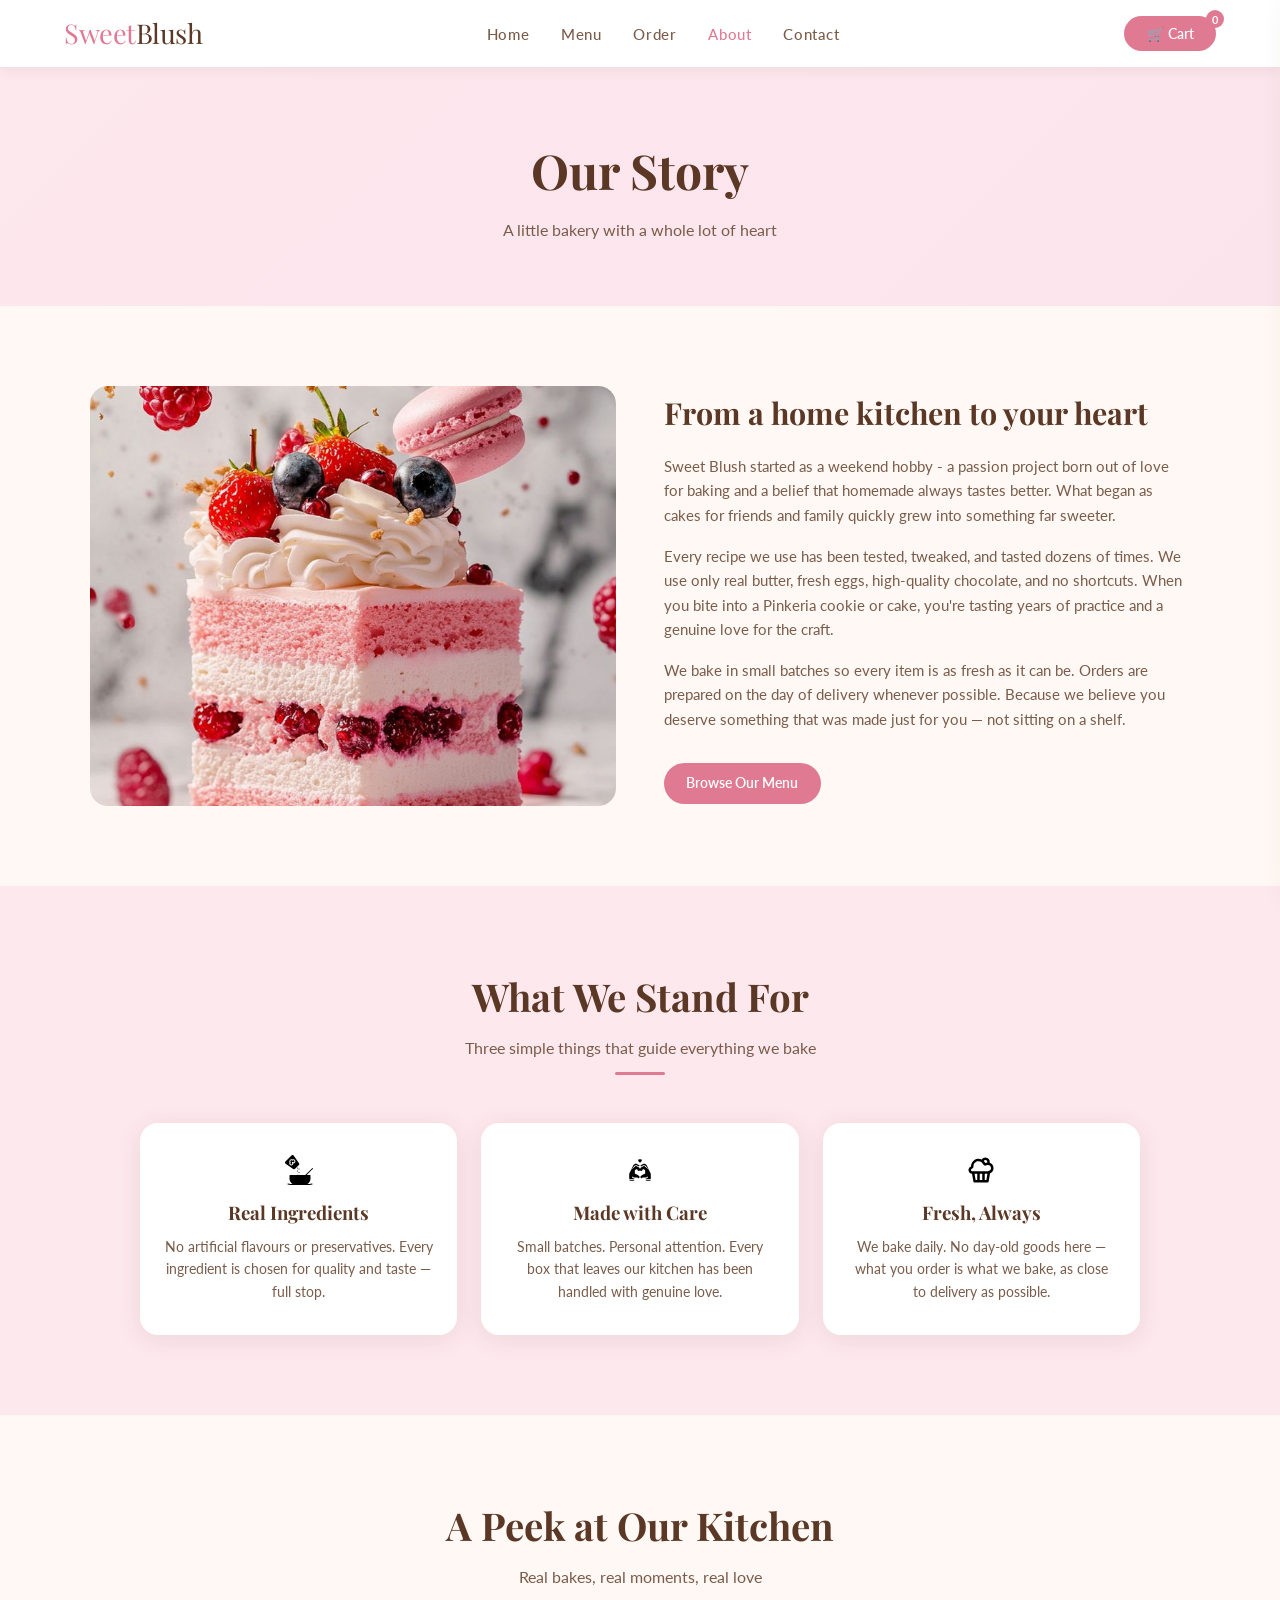
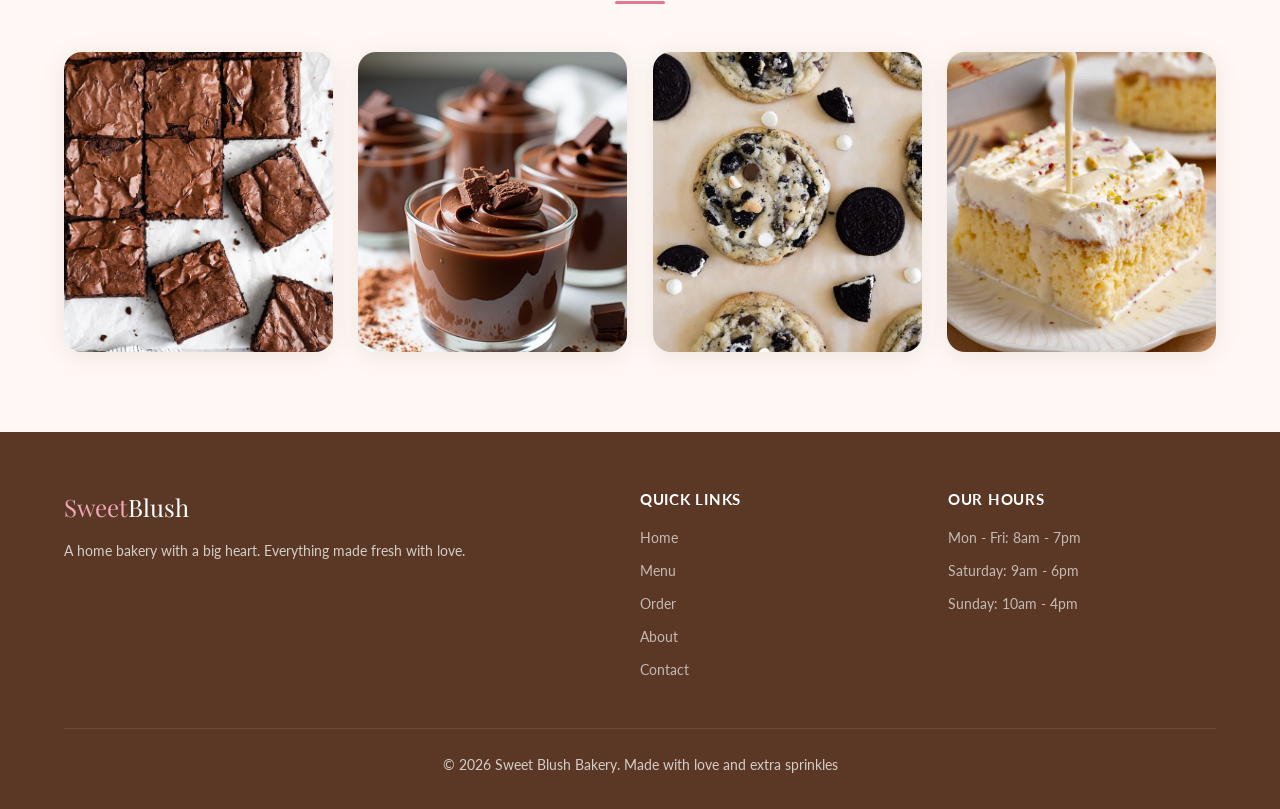
==== pages/about.html @ 2e7a37d2 "uploaded all the files for the project" ====
<!DOCTYPE html>
<html lang="en">
<head>
  <meta charset="UTF-8">
  <meta name="viewport" content="width=device-width, initial-scale=1.0">
  <title>About - Sweet Blush</title>
  <link rel="preconnect" href="https://fonts.googleapis.com">
  <link href="https://fonts.googleapis.com/css2?family=Playfair+Display:ital,wght@0,400;0,700;1,400&family=Lato:wght@300;400;600;700&display=swap" rel="stylesheet">
  <link rel="stylesheet" href="../css/style.css">
</head>
<body>

<nav>
  <a href="../index.html" class="nav-brand">Sweet<span>Blush</span></a>
  <ul class="nav-links" id="navLinks">
    <li><a href="../index.html">Home</a></li>
    <li><a href="products.html">Menu</a></li>
    <li><a href="order.html">Order</a></li>
    <li><a href="about.html" class="active">About</a></li>
    <li><a href="contact.html">Contact</a></li>
  </ul>
  <div class="nav-actions">
    <button class="btn btn-pink cart-btn" id="openCart">
      🛒 Cart <span class="cart-count" id="cartCount">0</span>
    </button>
  </div>
  <button class="hamburger" id="hamburger"><span></span><span></span><span></span></button>
</nav>

<div class="page-hero">
  <h1>Our Story</h1>
  <p>A little bakery with a whole lot of heart</p>
</div>

<section>
  <div class="about-grid">
    <div class="about-img">
      <img src="../images/about.jpeg" alt="Beautiful cake">
    </div>
    <div class="about-text">
      <h2>From a home kitchen to your heart</h2>
      <p>Sweet Blush started as a weekend hobby - a passion project born out of love for baking and a belief that homemade always tastes better. What began as cakes for friends and family quickly grew into something far sweeter.</p>
      <p>Every recipe we use has been tested, tweaked, and tasted dozens of times. We use only real butter, fresh eggs, high-quality chocolate, and no shortcuts. When you bite into a Pinkeria cookie or cake, you're tasting years of practice and a genuine love for the craft.</p>
      <p>We bake in small batches so every item is as fresh as it can be. Orders are prepared on the day of delivery whenever possible. Because we believe you deserve something that was made just for you — not sitting on a shelf.</p>
      <a href="products.html" class="btn btn-pink" style="margin-top:1rem;">Browse Our Menu</a>
    </div>
  </div>
</section>

<section class="bg-pink-light">
  <div class="section-header">
    <h2>What We Stand For</h2>
    <p>Three simple things that guide everything we bake</p>
    <div class="pink-line"></div>
  </div>
  <div class="values-grid">
    <div class="value-card">
      <div class="value-icon"><center><img src="../images/ingredients.svg" alt ="ingredients" height="30px" width="30px"></center></div>
      <h3>Real Ingredients</h3>
      <p>No artificial flavours or preservatives. Every ingredient is chosen for quality and taste — full stop.</p>
    </div>
    <div class="value-card">
      <div class="value-icon"><center><img src="../images/love icon.svg" alt="love" height="30px" width="30px" </center></div>
      <h3>Made with Care</h3>
      <p>Small batches. Personal attention. Every box that leaves our kitchen has been handled with genuine love.</p>
    </div>
    <div class="value-card">
      <div class="value-icon"><center><img src="../images/cake icon.svg" alt="cake" height="30px" width="30px" </center></div>
      <h3>Fresh, Always</h3>
      <p>We bake daily. No day-old goods here — what you order is what we bake, as close to delivery as possible.</p>
    </div>
  </div>
</section>

<section>
  <div class="section-header">
    <h2>A Peek at Our Kitchen</h2>
    <p>Real bakes, real moments, real love</p>
    <div class="pink-line"></div>
  </div>
  <div class="cards-grid" style="grid-template-columns: repeat(auto-fill, minmax(240px, 1fr));">
    <div class="card"><img class="card-img" src="../images/brownies.jpg" alt="Brownies" style="height:300px;"></div>
    <div class="card"><img class="card-img" src="../images/pudding1.jpg" alt="Mousse" style="height:300px;"></div>
    <div class="card"><img class="card-img" src="../images/cookie1.jpg" alt="Cookies" style="height:300px;"></div>
    <div class="card"><img class="card-img" src="../images/tres_leches.jpg" alt="Tres Leches" style="height:300px;"></div>
  </div>
</section>



<div class="cart-sidebar" id="cartSidebar">
  <div class="cart-header"><h3>🛒 Your Cart</h3><button class="cart-close" id="cartClose">×</button></div>
  <div class="cart-items" id="cartItems"></div>
  <div class="cart-footer">
    <div class="cart-total"><span>Total</span><span id="cartTotal">LKR 0.00</span></div>
    <a href="order.html" class="btn btn-pink" style="width:100%; padding:0.75rem; text-align:center; display:block;">Proceed to Order</a>
  </div>
</div>

<footer>
  <div class="footer-grid">
    <div><div class="footer-brand">Sweet<span>Blush</span></div><p>A home bakery with a big heart. Everything made fresh with love.</p></div>
    <div><h4>Quick Links</h4><ul><li><a href="../index.html">Home</a></li><li><a href="products.html">Menu</a></li><li><a href="order.html">Order</a></li><li><a href="about.html">About</a></li><li><a href="contact.html">Contact</a></li></ul></div>
    <div><h4>Our Hours</h4><ul><li><a href="#">Mon - Fri: 8am - 7pm</a></li><li><a href="#">Saturday: 9am - 6pm</a></li><li><a href="#">Sunday: 10am - 4pm</a></li></ul></div>
  </div>
  <div class="footer-bottom"><p>© 2026 Sweet Blush Bakery. Made with love and extra sprinkles</p></div>
</footer>

<div class="toast" id="toast"></div>
<script src="../js/main.js"></script>
</body>
</html>
---- css/style.css ----
/* ===== RESET & BASE ===== */
*, *::before, *::after { box-sizing: border-box; margin: 0; padding: 0; }

:root {
  --pink: #f2a7b8;
  --pink-dark: #e07a92;
  --pink-light: #fde8ee;
  --cream: #fff8f4;
  --brown: #5a3825;
  --text: #2d1a0e;
  --text-light: #7a5c4a;
  --white: #ffffff;
  --shadow: 0 4px 24px rgba(90,56,37,0.10);
  --radius: 18px;
  --font-display: 'Playfair Display', Georgia, serif;
  --font-body: 'Lato', 'Helvetica Neue', Arial, sans-serif;
}

html { scroll-behavior: smooth; }
body {
  font-family: var(--font-body);
  background: var(--cream);
  color: var(--text);
  line-height: 1.6;
}

a { text-decoration: none; color: inherit; }
img { max-width: 100%; display: block; }

/* ===== NAVBAR ===== */
nav {
  position: sticky; top: 0; z-index: 100;
  background: var(--white);
  border-bottom: 1px solid #f5dde5;
  display: flex; align-items: center; justify-content: space-between;
  padding: 0 5%;
  height: 68px;
  box-shadow: 0 2px 12px rgba(90,56,37,0.07);
}

.nav-brand {
  font-family: var(--font-display);
  font-size: 1.7rem;
  color: var(--pink-dark);
  letter-spacing: -0.5px;
}
.nav-brand span { color: var(--brown); }

.nav-links {
  display: flex; gap: 2rem; list-style: none;
}
.nav-links a {
  font-size: 0.92rem;
  letter-spacing: 0.04em;
  color: var(--text-light);
  transition: color 0.2s;
  font-weight: 500;
}
.nav-links a:hover, .nav-links a.active { color: var(--pink-dark); }

.nav-actions { display: flex; gap: 0.75rem; align-items: center; }

.btn {
  display: inline-flex; align-items: center; justify-content: center;
  gap: 8px;
  padding: 0.55rem 1.4rem;
  border-radius: 50px;
  font-size: 0.88rem;
  font-weight: 600;
  cursor: pointer;
  border: none;
  transition: all 0.2s;
  font-family: var(--font-body);
}
.btn-outline {
  background: transparent;
  border: 1.5px solid var(--pink-dark);
  color: var(--pink-dark);
}
.btn-outline:hover { background: var(--pink-light); }
.btn-pink {
  background: var(--pink-dark);
  color: var(--white);
}
.btn-pink:hover { background: #c96880; transform: translateY(-1px); box-shadow: 0 4px 14px rgba(224,122,146,0.35); }
.btn-brown {
  background: var(--brown);
  color: var(--white);
}
.btn-brown:hover { background: #7a4f35; }

/* Hamburger */
.hamburger { display: none; flex-direction: column; gap: 5px; cursor: pointer; background: none; border: none; padding: 4px; }
.hamburger span { display: block; width: 24px; height: 2px; background: var(--brown); border-radius: 2px; transition: all 0.3s; }

/* ===== HERO ===== */
.hero {
  position: relative;
  min-height: 88vh;
  display: flex; align-items: center;
  overflow: hidden;
}
.hero-bg {
  position: absolute; inset: 0;
  background: url('../images/hero.jpg') center/cover no-repeat;
  filter: brightness(0.40);
}
.hero-overlay {
  position: absolute; inset: 0;
  background: linear-gradient(120deg, rgba(90,56,37,0.55) 0%, rgba(242,167,184,0.25) 100%);
}
.hero-content {
  position: relative; z-index: 2;
  padding: 0 8%;
  max-width: 620px;
}
.hero-tag {
  display: inline-block;
  background: var(--pink);
  color: var(--white);
  font-size: 0.78rem;
  letter-spacing: 0.15em;
  text-transform: uppercase;
  padding: 0.3rem 1rem;
  border-radius: 50px;
  margin-bottom: 1.2rem;
  font-weight: 600;
}
.hero-content h1 {
  font-family: var(--font-display);
  font-size: clamp(2.4rem, 5vw, 3.8rem);
  color: var(--white);
  line-height: 1.15;
  margin-bottom: 1.1rem;
}
.hero-content h1 em {
  color: var(--pink);
  font-style: italic;
}
.hero-content p {
  color: rgba(255,255,255,0.88);
  font-size: 1.05rem;
  margin-bottom: 2rem;
  max-width: 480px;
}
.hero-btns { display: flex; gap: 1rem; flex-wrap: wrap; }

/* ===== SECTION STYLES ===== */
section { padding: 5rem 5%; }

.section-header { text-align: center; margin-bottom: 3rem; }
.section-header h2 {
  font-family: var(--font-display);
  font-size: clamp(1.8rem, 3vw, 2.4rem);
  color: var(--brown);
  margin-bottom: 0.5rem;
}
.section-header p { color: var(--text-light); font-size: 0.98rem; max-width: 500px; margin: 0 auto; }
.pink-line {
  width: 50px; height: 3px;
  background: var(--pink-dark);
  border-radius: 2px;
  margin: 0.7rem auto 0;
}

/* ===== CARDS GRID ===== */
.cards-grid {
  display: grid;
  grid-template-columns: repeat(auto-fill, minmax(270px, 1fr));
  gap: 1.6rem;
}

.card {
  background: var(--white);
  border-radius: var(--radius);
  overflow: hidden;
  box-shadow: var(--shadow);
  transition: transform 0.25s, box-shadow 0.25s;
}
.card:hover { transform: translateY(-6px); box-shadow: 0 12px 36px rgba(90,56,37,0.14); }

.card-img {
  width: 100%; height: 400px;
  object-fit: cover;
  overflow: hidden;
  
}
.card-body { padding: 1.1rem 1.3rem 1.4rem; }
.card-body h3 {
  font-family: var(--font-display);
  font-size: 1.1rem;
  color: var(--brown);
  margin-bottom: 0.3rem;
}
.card-body p { font-size: 0.88rem; color: var(--text-light); margin-bottom: 0.9rem; }
.card-footer { display: flex; align-items: center; justify-content: space-between; }
.price { font-weight: 700; color: var(--pink-dark); font-size: 1.05rem; }
.add-btn {
  width: 34px; height: 34px;
  border-radius: 50%;
  background: var(--pink-dark);
  color: white;
  border: none;
  font-size: 1.3rem;
  cursor: pointer;
  display: flex; align-items: center; justify-content: center;
  transition: background 0.2s;
}
.add-btn:hover { background: var(--brown); }

/* ===== ALTERNATING BG ===== */
.bg-pink-light { background: var(--pink-light); }
.bg-white { background: var(--white); }

/* ===== CART BADGE ===== */
.cart-btn { position: relative; }
.cart-count {
  position: absolute; top: -6px; right: -8px;
  background: var(--pink-dark);
  color: white;
  font-size: 0.7rem;
  font-weight: 700;
  width: 18px; height: 18px;
  border-radius: 50%;
  display: flex; align-items: center; justify-content: center;
}

/* ===== MODAL ===== */
.modal-overlay {
  display: none;
  position: fixed; inset: 0;
  background: rgba(45,26,14,0.45);
  z-index: 500;
  align-items: center;
  justify-content: center;
  padding: 1rem;
}
.modal-overlay.open { display: flex; }
.modal {
  background: var(--white);
  border-radius: var(--radius);
  padding: 2.4rem;
  width: 100%; max-width: 420px;
  position: relative;
  box-shadow: 0 20px 60px rgba(90,56,37,0.2);
  animation: slideUp 0.3s ease;
}
@keyframes slideUp { from { transform: translateY(30px); opacity: 0; } to { transform: translateY(0); opacity: 1; } }

.modal-close {
  position: absolute; top: 1rem; right: 1rem;
  background: none; border: none; font-size: 1.4rem;
  color: var(--text-light); cursor: pointer;
}
.modal h2 {
  font-family: var(--font-display);
  color: var(--brown); margin-bottom: 0.4rem;
}
.modal p { color: var(--text-light); font-size: 0.9rem; margin-bottom: 1.6rem; }

.form-group { margin-bottom: 1.1rem; }
.form-group label {
  display: block; font-size: 0.85rem;
  font-weight: 600; color: var(--text);
  margin-bottom: 0.35rem;
}
.form-group input, .form-group select, .form-group textarea {
  width: 100%; padding: 0.65rem 1rem;
  border: 1.5px solid #f0dde5;
  border-radius: 10px;
  font-size: 0.92rem;
  font-family: var(--font-body);
  color: var(--text);
  background: var(--cream);
  transition: border-color 0.2s;
  outline: none;
}
.form-group input:focus, .form-group select:focus, .form-group textarea:focus {
  border-color: var(--pink-dark);
}
.form-row { display: grid; grid-template-columns: 1fr 1fr; gap: 0.8rem; }
.tab-btns { display: flex; gap: 0.5rem; margin-bottom: 1.6rem; }
.tab-btn {
  flex: 1; padding: 0.55rem;
  border-radius: 10px;
  border: 1.5px solid #f0dde5;
  background: transparent;
  color: var(--text-light);
  font-size: 0.88rem; font-weight: 600;
  cursor: pointer; transition: all 0.2s;
  font-family: var(--font-body);
}
.tab-btn.active { background: var(--pink-dark); color: white; border-color: var(--pink-dark); }
.tab-panel { display: none; }
.tab-panel.active { display: block; }

/* ===== CART SIDEBAR ===== */
.cart-sidebar {
  position: fixed; top: 0; right: -380px;
  width: 360px; height: 100vh;
  background: var(--white);
  z-index: 400;
  box-shadow: -6px 0 30px rgba(90,56,37,0.12);
  transition: right 0.35s cubic-bezier(0.4,0,0.2,1);
  display: flex; flex-direction: column;
}
.cart-sidebar.open { right: 0; }
.cart-header {
  padding: 1.4rem 1.6rem;
  border-bottom: 1px solid #f5dde5;
  display: flex; align-items: center; justify-content: space-between;
}
.cart-header h3 { font-family: var(--font-display); color: var(--brown); }
.cart-close { background: none; border: none; font-size: 1.4rem; cursor: pointer; color: var(--text-light); }
.cart-items { flex: 1; overflow-y: auto; padding: 1rem 1.6rem; }
.cart-item {
  display: flex; gap: 1rem; align-items: center;
  padding: 0.8rem 0; border-bottom: 1px solid #f9edf1;
}
.cart-item-img { width: 60px; height: 60px; border-radius: 10px; object-fit: cover; }
.cart-item-info { flex: 1; }
.cart-item-info h4 { font-size: 0.92rem; color: var(--brown); margin-bottom: 0.2rem; }
.cart-item-info span { font-size: 0.85rem; color: var(--pink-dark); font-weight: 600; }
.cart-item-remove { background: none; border: none; color: var(--text-light); cursor: pointer; font-size: 1.1rem; }
.cart-footer { padding: 1.4rem 1.6rem; border-top: 1px solid #f5dde5; }
.cart-total { display: flex; justify-content: space-between; margin-bottom: 1rem; font-weight: 700; font-size: 1rem; color: var(--brown); }
.cart-empty { text-align: center; color: var(--text-light); padding: 3rem 0; font-size: 0.95rem; }

/* ===== TOAST ===== */
.toast {
  position: fixed; bottom: 2rem; left: 50%; transform: translateX(-50%) translateY(20px);
  background: var(--brown);
  color: white;
  padding: 0.75rem 1.8rem;
  border-radius: 50px;
  font-size: 0.9rem;
  font-weight: 500;
  opacity: 0;
  transition: all 0.3s;
  z-index: 600;
  white-space: nowrap;
}
.toast.show { opacity: 1; transform: translateX(-50%) translateY(0); }

/* ===== FOOTER ===== */
footer {
  background: var(--brown);
  color: rgba(255,255,255,0.75);
  padding: 3.5rem 5% 2rem;
}
.footer-grid {
  display: grid;
  grid-template-columns: 2fr 1fr 1fr;
  gap: 2.5rem;
  margin-bottom: 2.5rem;
}
.footer-brand {
  font-family: var(--font-display);
  font-size: 1.5rem;
  color: var(--pink);
  margin-bottom: 0.8rem;
}
.footer-brand span { color: white; }
footer p { font-size: 0.88rem; line-height: 1.7; }
footer h4 { color: white; margin-bottom: 0.8rem; font-size: 0.92rem; letter-spacing: 0.05em; text-transform: uppercase; }
footer ul { list-style: none; }
footer ul li { margin-bottom: 0.45rem; }
footer ul a { font-size: 0.88rem; color: rgba(255,255,255,0.65); transition: color 0.2s; }
footer ul a:hover { color: var(--pink); }
.footer-bottom {
  border-top: 1px solid rgba(255,255,255,0.1);
  padding-top: 1.5rem;
  text-align: center;
  font-size: 0.82rem;
}

/* ===== PAGE HERO (inner pages) ===== */
.page-hero {
  background: linear-gradient(135deg, var(--pink-light) 0%, #fce4ec 100%);
  padding: 4rem 5%;
  text-align: center;
}
.page-hero h1 {
  font-family: var(--font-display);
  font-size: clamp(2rem, 4vw, 3rem);
  color: var(--brown);
  margin-bottom: 0.5rem;
}
.page-hero p { color: var(--text-light); font-size: 1rem; }

/* ===== ABOUT PAGE ===== */
.about-grid {
  display: grid;
  grid-template-columns: 1fr 1fr;
  gap: 3rem;
  align-items: center;
  max-width: 1100px; margin: 0 auto;
}
.about-img { border-radius: var(--radius); overflow: hidden; }
.about-img img { width: 100%; height: 420px; object-fit: cover; }
.about-text h2 { font-family: var(--font-display); font-size: 1.9rem; color: var(--brown); margin-bottom: 1rem; }
.about-text p { color: var(--text-light); margin-bottom: 1rem; font-size: 0.96rem; }

.values-grid { display: grid; grid-template-columns: repeat(3, 1fr); gap: 1.5rem; max-width: 1000px; margin: 0 auto; }
.value-card { background: var(--white); border-radius: var(--radius); padding: 2rem 1.5rem; text-align: center; box-shadow: var(--shadow); }
.value-icon { font-size: 2rem; margin-bottom: 0.8rem; }
.value-card h3 { font-family: var(--font-display); color: var(--brown); margin-bottom: 0.5rem; }
.value-card p { color: var(--text-light); font-size: 0.88rem; }

/* ===== CONTACT PAGE ===== */
.contact-grid { display: grid; grid-template-columns: 1fr 1.4fr; gap: 3rem; max-width: 1000px; margin: 0 auto; }
.contact-info h2 { font-family: var(--font-display); color: var(--brown); margin-bottom: 1rem; }
.contact-info p { color: var(--text-light); font-size: 0.95rem; margin-bottom: 1.8rem; }
.contact-detail { display: flex; gap: 1rem; align-items: flex-start; margin-bottom: 1.2rem; }
.contact-icon { font-size: 1.3rem; margin-top: 2px; }
.contact-detail strong { display: block; color: var(--brown); font-size: 0.9rem; margin-bottom: 0.2rem; }
.contact-detail span { color: var(--text-light); font-size: 0.88rem; }
.contact-form { background: var(--white); border-radius: var(--radius); padding: 2.2rem; box-shadow: var(--shadow); }
.contact-form h3 { font-family: var(--font-display); color: var(--brown); margin-bottom: 1.5rem; }

/* ===== ORDER PAGE ===== */
.order-layout { display: grid; grid-template-columns: 1.8fr 1fr; gap: 2.5rem; max-width: 1200px; margin: 0 auto; }
.order-summary-box { background: var(--white); border-radius: var(--radius); padding: 1.8rem; box-shadow: var(--shadow); position: sticky; top: 90px; }
.order-summary-box h3 { font-family: var(--font-display); color: var(--brown); margin-bottom: 1.2rem; padding-bottom: 0.8rem; border-bottom: 1px solid #f5dde5; }

/* ===== RESPONSIVE ===== */
@media (max-width: 900px) {
  .footer-grid { grid-template-columns: 1fr 1fr; }
  .about-grid { grid-template-columns: 1fr; }
  .contact-grid { grid-template-columns: 1fr; }
  .values-grid { grid-template-columns: 1fr 1fr; }
  .order-layout { grid-template-columns: 1fr; }
}

@media (max-width: 680px) {
  .nav-links { display: none; position: absolute; top: 68px; left: 0; right: 0; background: var(--white); flex-direction: column; padding: 1.2rem 5%; gap: 1rem; box-shadow: 0 8px 20px rgba(90,56,37,0.08); }
  .nav-links.open { display: flex; }
  .hamburger { display: flex; }
  .nav-actions .btn-outline { display: none; }
  .hero-content { padding: 0 6%; }
  .footer-grid { grid-template-columns: 1fr; }
  .values-grid { grid-template-columns: 1fr; }
  .cart-sidebar { width: 100%; right: -100%; }
}
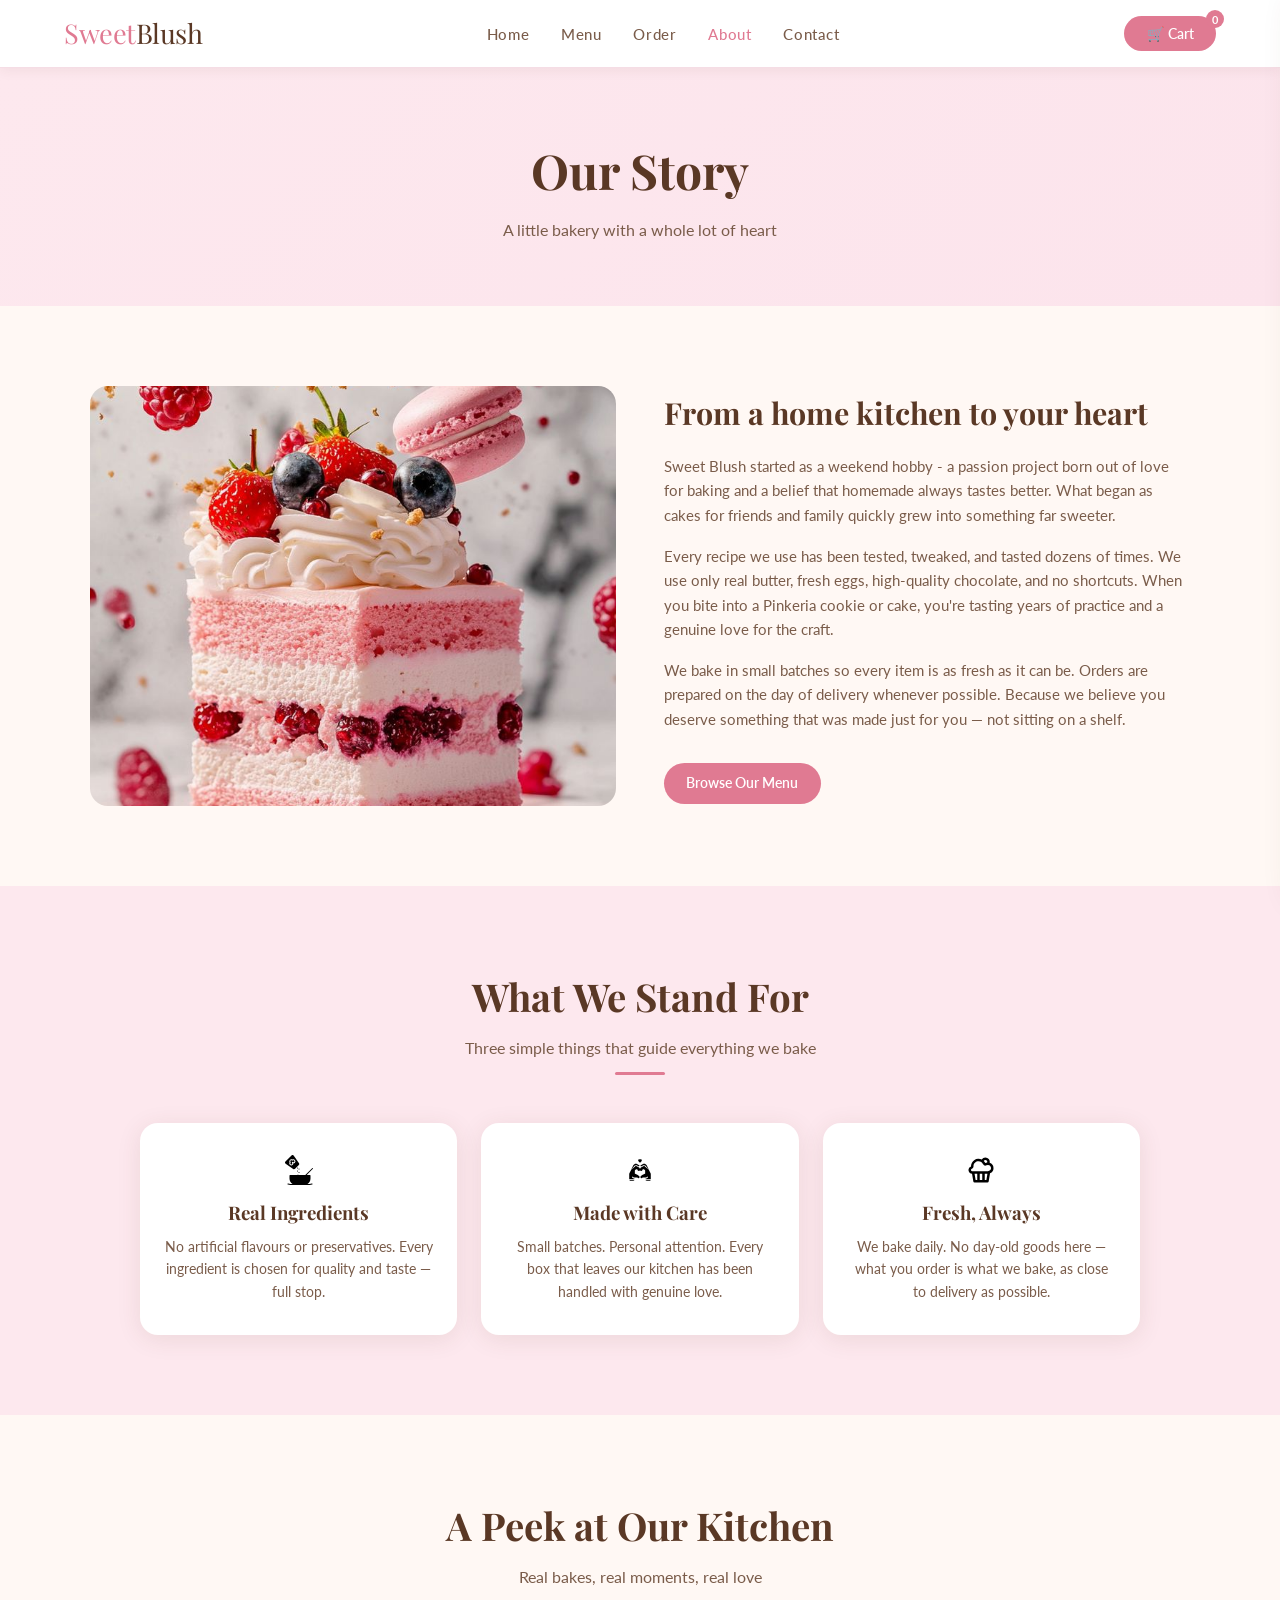
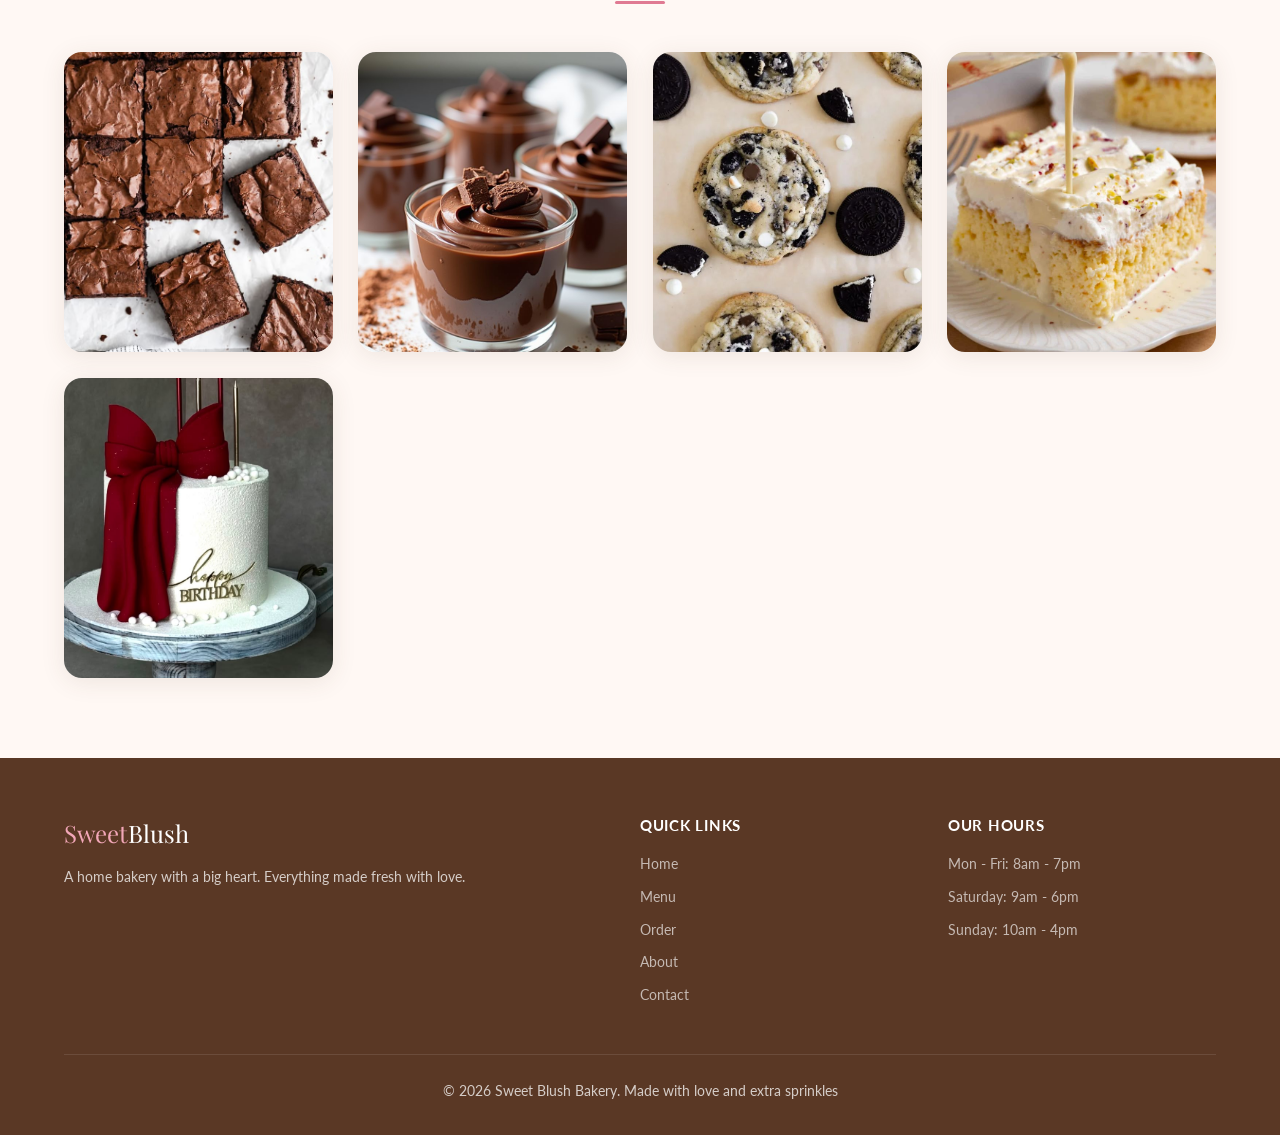
==== commit f55b42cb: "about page updated with new image of cake added to the gallery section." ====
--- a/pages/about.html
+++ b/pages/about.html
@@ -83,6 +83,7 @@
     <div class="card"><img class="card-img" src="../images/pudding1.jpg" alt="Mousse" style="height:300px;"></div>
     <div class="card"><img class="card-img" src="../images/cookie1.jpg" alt="Cookies" style="height:300px;"></div>
     <div class="card"><img class="card-img" src="../images/tres_leches.jpg" alt="Tres Leches" style="height:300px;"></div>
+     <div class="card"><img class="card-img" src="../images/Cake 5.jpeg" alt="Cake" style="height:300px;"></div>
   </div>
 </section>
 
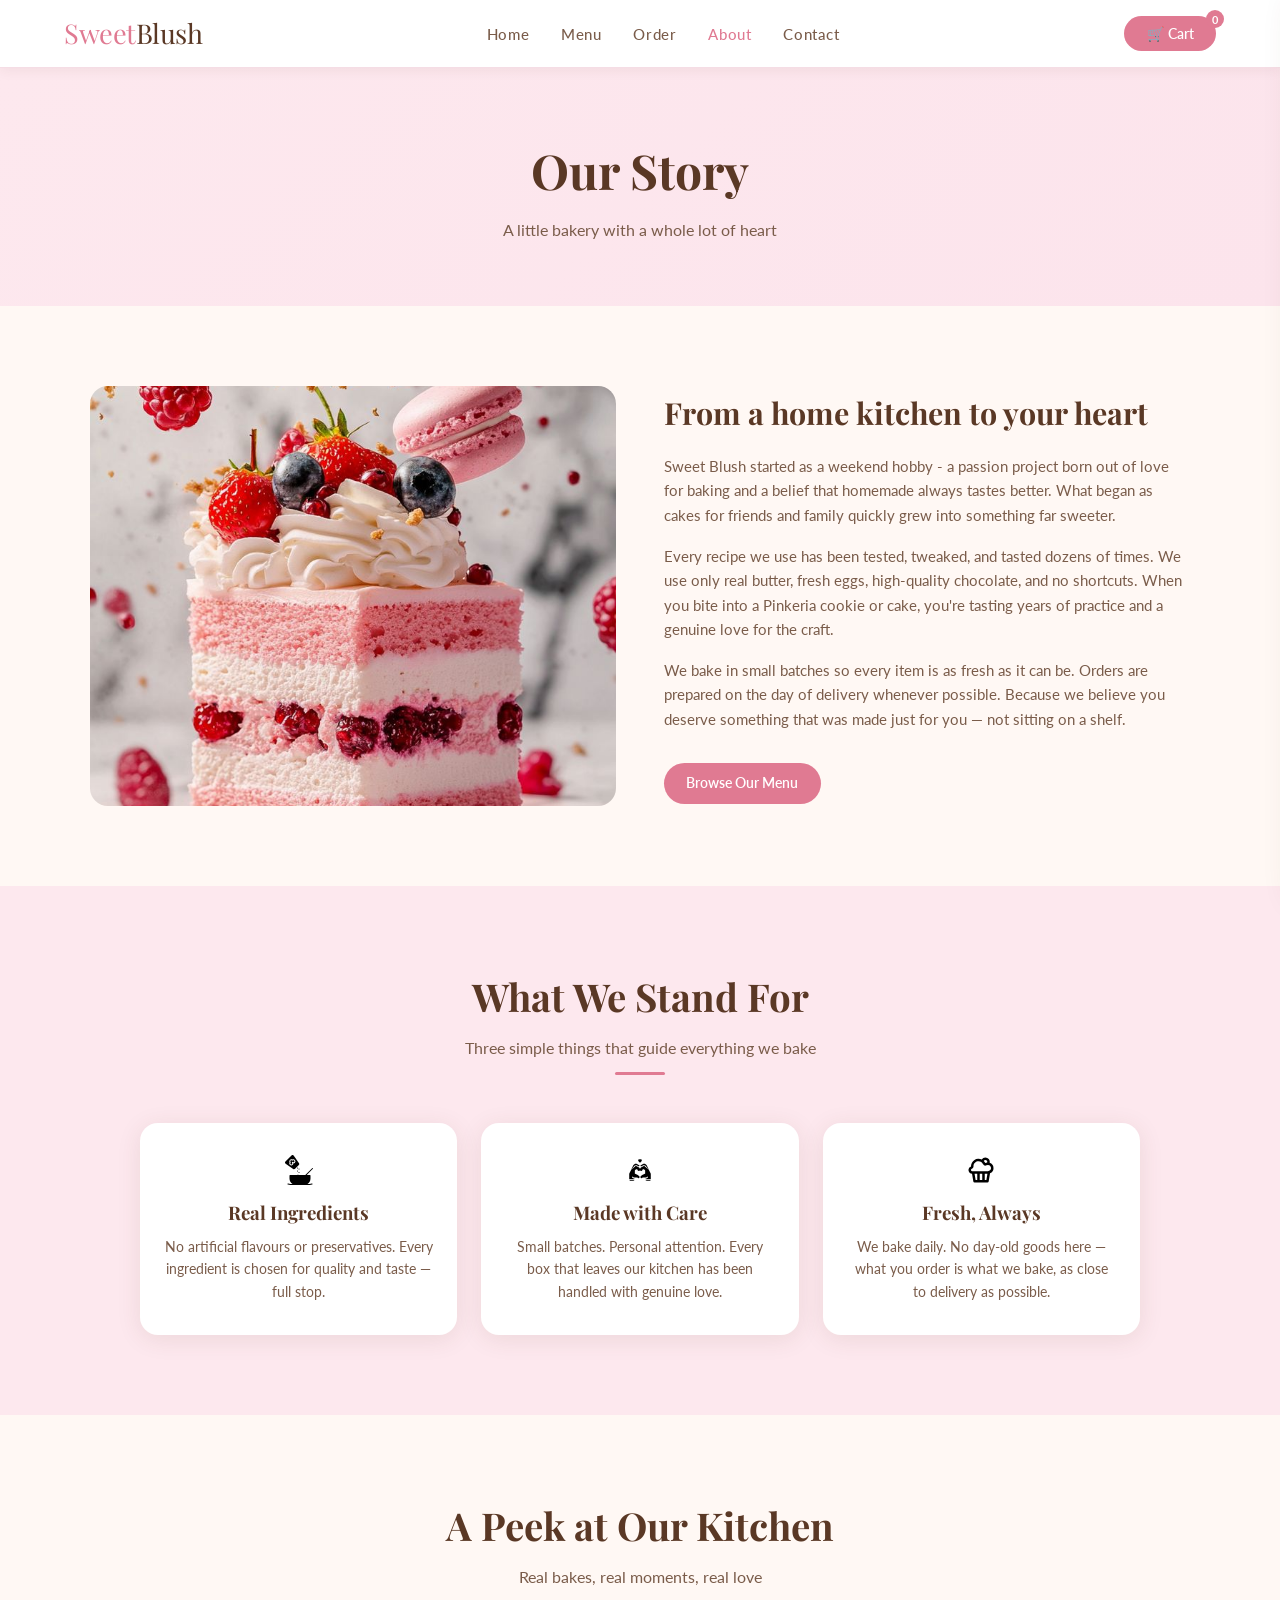
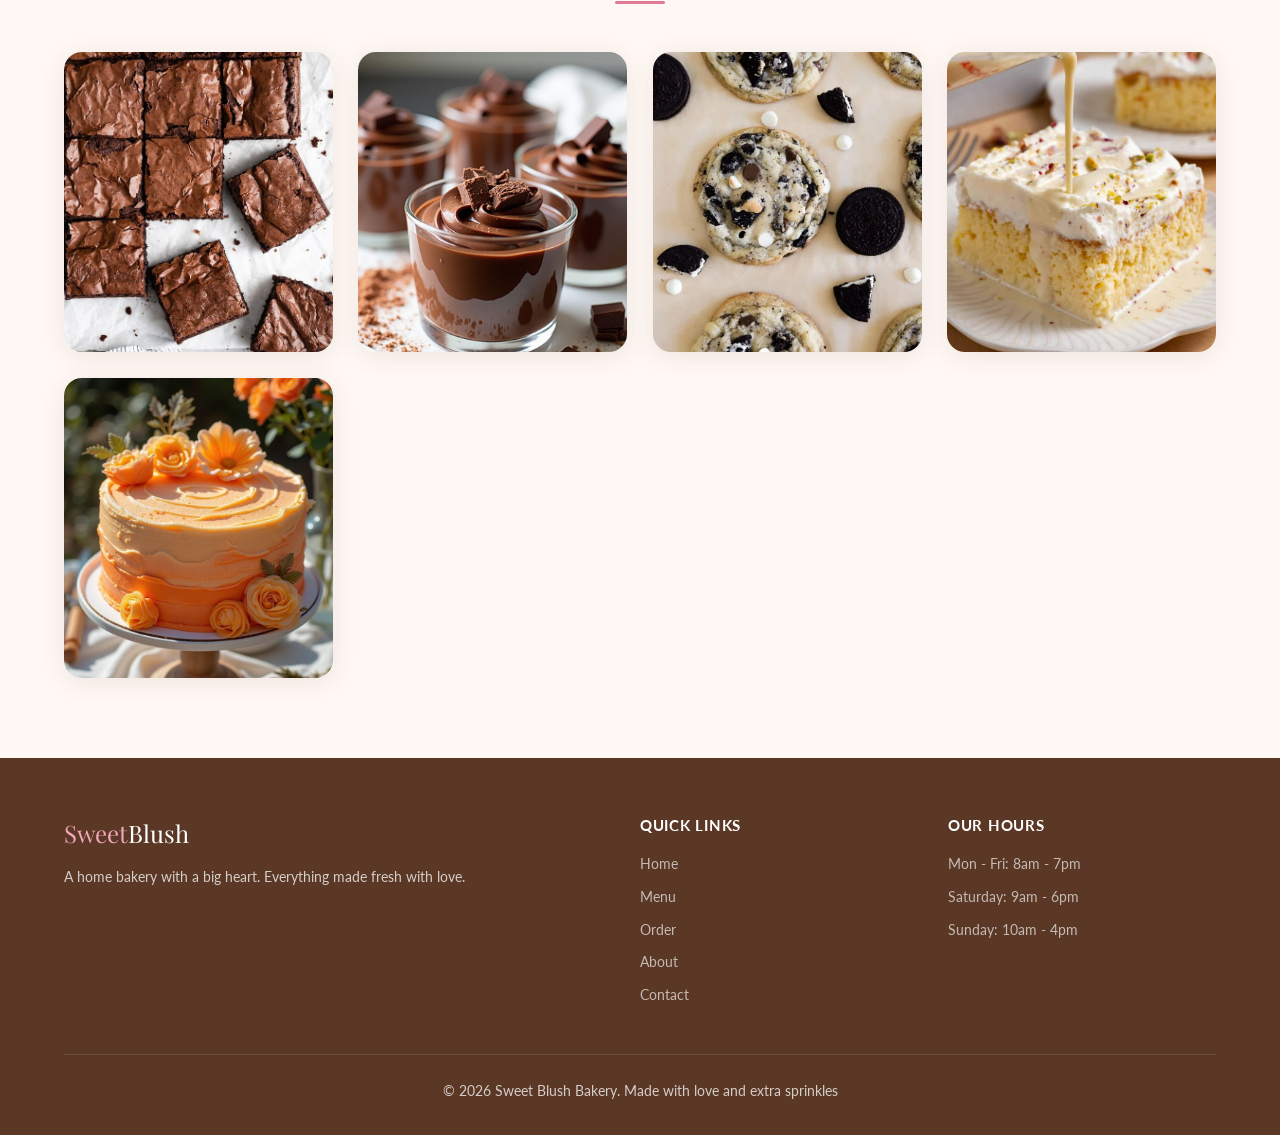
==== commit 2d9c1811: "change cake photo" ====
--- a/pages/about.html
+++ b/pages/about.html
@@ -83,7 +83,7 @@
     <div class="card"><img class="card-img" src="../images/pudding1.jpg" alt="Mousse" style="height:300px;"></div>
     <div class="card"><img class="card-img" src="../images/cookie1.jpg" alt="Cookies" style="height:300px;"></div>
     <div class="card"><img class="card-img" src="../images/tres_leches.jpg" alt="Tres Leches" style="height:300px;"></div>
-     <div class="card"><img class="card-img" src="../images/Cake 5.jpeg" alt="Cake" style="height:300px;"></div>
+     <div class="card"><img class="card-img" src="../images/cake4.jpg" alt="Cake" style="height:300px;"></div>
   </div>
 </section>
 
